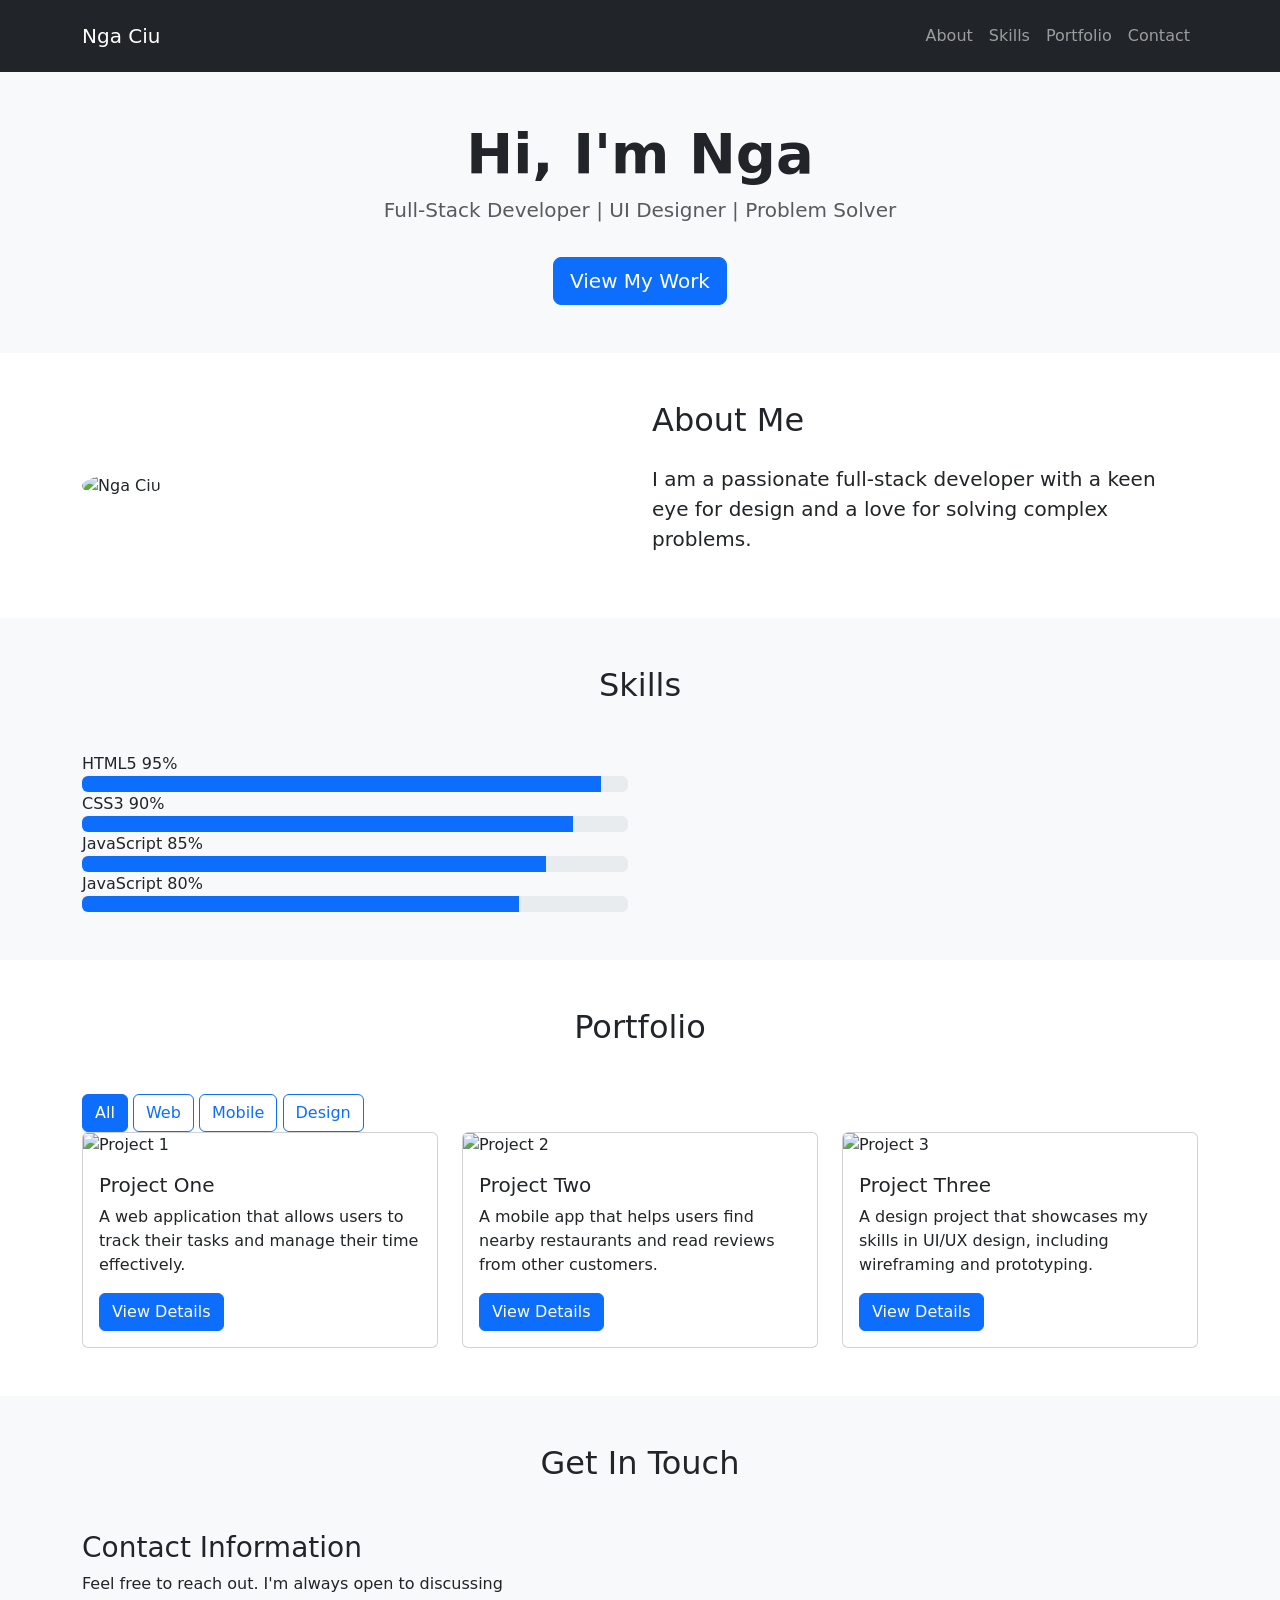
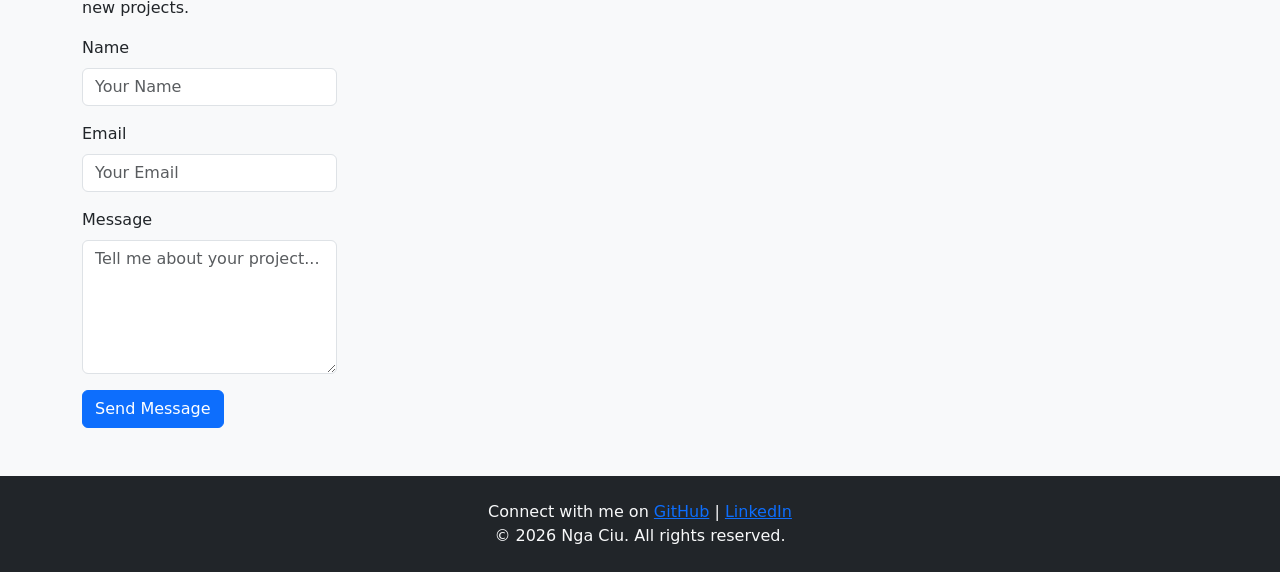
==== session_02_bootsstrap/index.html @ 1e777874 "[REFACTOR] Convert grid to Bootstrap cols" ====
<!DOCTYPE html>
<html lang="en">
<head>
    <meta charset="UTF-8">
    <meta name="viewport" content="width=device-width, initial-scale=1.0">
    <title>My portfolio</title>
    <link
        href="https://cdn.jsdelivr.net/npm/bootstrap@5.3.3/dist/css/bootstrap.min.css"
        rel="stylesheet"
    >
    <link rel="stylesheet" href="blog.css"> 
    <link rel="stylesheet" href="comments.css"> 
    <link rel="stylesheet" href="custom-theme.css"> 
</head>
<body>
    <header class="navbar navbar-expand-lg navbar-dark bg-dark py-3">
        <div class="container">
            <a class="navbar-brand" href="#">Nga Ciu</a>
            <button class="navbar-toggler" type="button" data-bs-toggle="collapse" data-bs-target="#navbarNav" aria-controls="navbarNav" aria-expanded="false" aria-label="Toggle navigation">
                <span class="navbar-toggler-icon"></span>
            </button>
            <div class="collapse navbar-collapse" id="navbarNav">
                <ul class="navbar-nav ms-auto">
                    <li class="nav-item">
                        <a class="nav-link" href="#">About</a>
                    </li>
                    <li class="nav-item">
                        <a class="nav-link" href="#">Skills</a>
                    </li>
                    <li class="nav-item">
                        <a class="nav-link" href="#">Portfolio</a>
                    </li>
                    <li class="nav-item">
                        <a class="nav-link" href="#">Contact</a>
                    </li>
                </ul>
            </div>
        </div>
    </header>

    <section class="hero py-5 text-center bg-light">
        <div class="container text-center">
            <h1 class="display-4 fw-bold">Hi, I'm Nga</h1>
            <p class="lead text-muted">Full-Stack Developer | UI Designer | Problem Solver</p>
            <a href="#portfolio" class="btn btn-primary btn-lg mt-3">View My Work</a>
        </div>
    </section>

    <section id="about" class="about-section py-5">
        <div class="container">
            <div class="row align-items-center">
                <div class="col-md-6">
                    <img src="https://scontent.fhan14-1.fna.fbcdn.net/v/t39.30808-6/687957819_2299119827285369_1764254454843328899_n.jpg?_nc_cat=105&ccb=1-7&_nc_sid=833d8c&_nc_eui2=AeHTEuxv0YPARSRMMkdl5ZSvG3rXkAsmUgIbeteQCyZSAgWEHu-JBmopzn0RpjFkY3WB1XAQetQZW2d7QiUtvEM7&_nc_ohc=ncv0POvY-mQQ7kNvwEhfNrs&_nc_oc=Adp3CQwCNhKZyyPAUeCSnXkk-YQceYnXUVtyFbOQb4c8wgiNDN-HJ0pzJZMkTbz22Us&_nc_zt=23&_nc_ht=scontent.fhan14-1.fna&_nc_gid=O23umuuo44uazqNBUiLG3g&_nc_ss=7b2a8&oh=00_Af4D8rP7sSsK7xi4EwlIhzA_cnbbYfLPp0TSxBa_tNfsFQ&oe=6A0A4F2D" alt="Nga Ciu" class="img-fluid rounded-circle mb-4 mb-md-0">
                </div>
                <div class="col-md-6">
                    <h2 class="mb-4">About Me</h2>
                    <p class="lead">I am a passionate full-stack developer with a keen eye for design and a love for solving complex problems.</p>
                </div>
            </div>
        </div>
    </section>

    <section id="skills" class="skills-section py-5 bg-light">
        <div class="container">
            <h2 class="text-center mb-5">Skills</h2>
            <div class="row g-4">
                <div class="col-12 col-md-6">
                    <div class="skill-item">
                        <div class="skill-info">
                            <span class="skill-name">HTML5</span>
                            <span class="skill-level">95%</span>
                        </div>
                        <div class="progress">
                            <div class="progress-bar" role="progressbar" style="width: 95%;" aria-valuenow="95" aria-valuemin="0" aria-valuemax="100"></div>
                        </div>
                    </div>
                    <div class="skill-item">
                        <div class="skill-info">
                            <span class="skill-name">CSS3</span>
                            <span class="skill-level">90%</span>
                        </div>
                        <div class="progress">
                            <div class="progress-bar" role="progressbar" style="width: 90%;" aria-valuenow="90" aria-valuemin="0" aria-valuemax="100"></div>
                        </div>
                    </div>
                    <div class="skill-item">
                        <div class="skill-info">
                            <span class="skill-name">JavaScript</span>
                            <span class="skill-level">85%</span>
                        </div>
                        <div class="progress">
                            <div class="progress-bar" role="progressbar" style="width: 85%;" aria-valuenow="85" aria-valuemin="0" aria-valuemax="100"></div>
                        </div>
                    </div>
                    <div class="skill-item">
                        <div class="skill-info">
                            <span class="skill-name">JavaScript</span>
                            <span class="skill-level">80%</span>
                        </div>
                        <div class="progress">
                            <div class="progress-bar" role="progressbar" style="width: 80%;" aria-valuenow="80" aria-valuemin="0" aria-valuemax="100"></div>
                        </div>
                    </div>
                </div>
            </div>
        </div>
    </section>

    <section id="portfolio" class="portfolio-section py-5">
        <div class="container">
            <h2 class="text-center mb-5">Portfolio</h2>
            <div class="portfolio-filters">
                <button class="btn btn-outline-primary active" data-filter="*">All</button>
                <button class="btn btn-outline-primary" data-filter=".web">Web</button>
                <button class="btn btn-outline-primary" data-filter=".design">Mobile</button>
                <button class="btn btn-outline-primary" data-filter=".other">Design</button>
            </div>
            <div class="row g-4">
                <div class="col-12 col-md-6 col-lg-4">
                    <div class="card portfolio-item">
                        <img src="https://scontent.fhan14-1.fna.fbcdn.net/v/t39.30808-6/690100341_2301620280368657_8240276176589260826_n.jpg?_nc_cat=105&ccb=1-7&_nc_sid=833d8c&_nc_eui2=AeHPkvxDD_XSTIFYVtK_tReQD6XtAjuPjMEPpe0CO4-MwfW_zo5jm3rmow6ZnxIr3ewoUBuC9kv1ropyoJ6WdAUP&_nc_ohc=L9-i4dqksfgQ7kNvwGFFEp_&_nc_oc=AdqZ1Q9ZayVK7F-oWXYfW5RCA3ztx_RY2DGjZLK6-KUdwpdtrsQPLsxRUwB4-sRBSFY&_nc_zt=23&_nc_ht=scontent.fhan14-1.fna&_nc_gid=Nl0Fbp7A-kcMMuyRzg411Q&_nc_ss=7b2a8&oh=00_Af6-Oc5O_o0ikXC4abFLU4DJ0LdyNcwOzD2CBopWOtCgnQ&oe=6A0A74D4" class="card-img-top" alt="Project 1">
                        <div class="card-body">
                            <h5 class="card-title">Project One</h5>
                            <p class="card-text">A web application that allows users to track their tasks and manage their time effectively.</p>
                            <a href="#" class="btn btn-primary">View Details</a>
                        </div>
                    </div>
                </div>
                <div class="col-12 col-md-6 col-lg-4">
                    <div class="card portfolio-item">
                        <img src="https://scontent.fhan14-1.fna.fbcdn.net/v/t39.30808-6/690653633_2301620557035296_7949943771638160851_n.jpg?_nc_cat=101&ccb=1-7&_nc_sid=833d8c&_nc_eui2=AeEmUID1vxd9xDBy3nYNI68UEkKmRgxzircSQqZGDHOKt_eiGxN2G1vhkhg6rdU9FaLn8v5BYBzOEuOkX6n68Yyd&_nc_ohc=kWC9wgcDcsAQ7kNvwFC_G1E&_nc_oc=AdoEb_OpSb3VSRNE57_GPuBDmobBLC2xCgIfs9QeJ8lbbp53h-ebVJ6OQE8An2S9YL4&_nc_zt=23&_nc_ht=scontent.fhan14-1.fna&_nc_gid=coF3RZPdhibHsKf_L63rtw&_nc_ss=7b2a8&oh=00_Af7XzjJQ-49k4-3s-l4GQLiSSXcOtm_YxHaJsP0mdO96rw&oe=6A0A5C10" class="card-img-top" alt="Project 2">
                        <div class="card-body">
                            <h5 class="card-title">Project Two</h5>
                            <p class="card-text">A mobile app that helps users find nearby restaurants and read reviews from other customers.</p>
                            <a href="#" class="btn btn-primary">View Details</a>
                        </div>
                    </div>
                </div>
                <div class="col-12 col-md-6 col-lg-4">
                    <div class="card portfolio-item">
                        <img src="https://scontent.fhan14-3.fna.fbcdn.net/v/t39.30808-6/672689408_2286421685221850_7100752781151670953_n.jpg?_nc_cat=110&ccb=1-7&_nc_sid=833d8c&_nc_eui2=AeEYBu85rujDMSRcmFCEZ5lv2Gu7WVD613_Ya7tZUPrXf_spzLWzj2yg69aPR9fBSr7G7CIbhepZDacmU-2_ac6U&_nc_ohc=Y0MQEWsNnDYQ7kNvwEYMW10&_nc_oc=Adrl7-l7-mOdzKktHvckQjHK0VP4fCEUUF5c8l3KNO_8VVP0Ev3Qv_ZEo4f78rMls1g&_nc_zt=23&_nc_ht=scontent.fhan14-3.fna&_nc_gid=AcWvLq2EM_ckwQhqZdl6ng&_nc_ss=7b2a8&oh=00_Af4ll1ryrnYkVh1AEznCMgwdmwamGx_gsZdcSsuEGxO3GA&oe=6A0A4924" class="card-img-top" alt="Project 3">
                        <div class="card-body">
                            <h5 class="card-title">Project Three</h5>
                            <p class="card-text">A design project that showcases my skills in UI/UX design, including wireframing and prototyping.</p>
                            <a href="#" class="btn btn-primary">View Details</a>
                        </div>  
                    </div>
                </div>
            </div>
        </div>
    </section>

    <section id="contact" class="contact-section py-5 bg-light">
        <div class="container">
            <h2 class="text-center mb-5">Get In Touch</h2>
            <div class="row g-5">
                <div class="col-12 col-lg-5">
                    <h3>Contact Information</h3>
                    <p>Feel free to reach out. I'm always open to discussing new projects.</p>
                    <div class="col-12 col-lg-7">
                        <form class="contact-form">
                            <div class="mb-3">
                                <label for="name" class="form-label">Name</label>
                                <input type="text" class="form-control" id="name" placeholder="Your Name">
                            </div>
                            <div class="mb-3">
                                <label for="email" class="form-label">Email</label>
                                <input type="email" class="form-control" id="email" placeholder="Your Email">
                            </div>
                            <div class="mb-3">
                                <label for="message" class="form-label">Message</label>
                                <textarea class="form-control" id="message" rows="5" placeholder="Tell me about your project..."></textarea>
                            </div>
                            <button type="submit" class="btn btn-primary">Send Message</button>
                        </form>
                    </div>
                </div>
            </div>
        </div>
    </section>

    <footer class="bg-dark text-light py-4">
        <div class="container text-center">
            <p class="mb-0">Connect with me on 
                <a href="#" class="social-link" aria-label="GitHub">GitHub</a> | 
                <a href="#" class="social-link" aria-label="LinkedIn">LinkedIn</a></p>
        </div>
        <div class="container text-center">
            <p class="mb-0">&copy; 2026 Nga Ciu. All rights reserved.</p>
        </div>
    </footer>

</body>
</html>
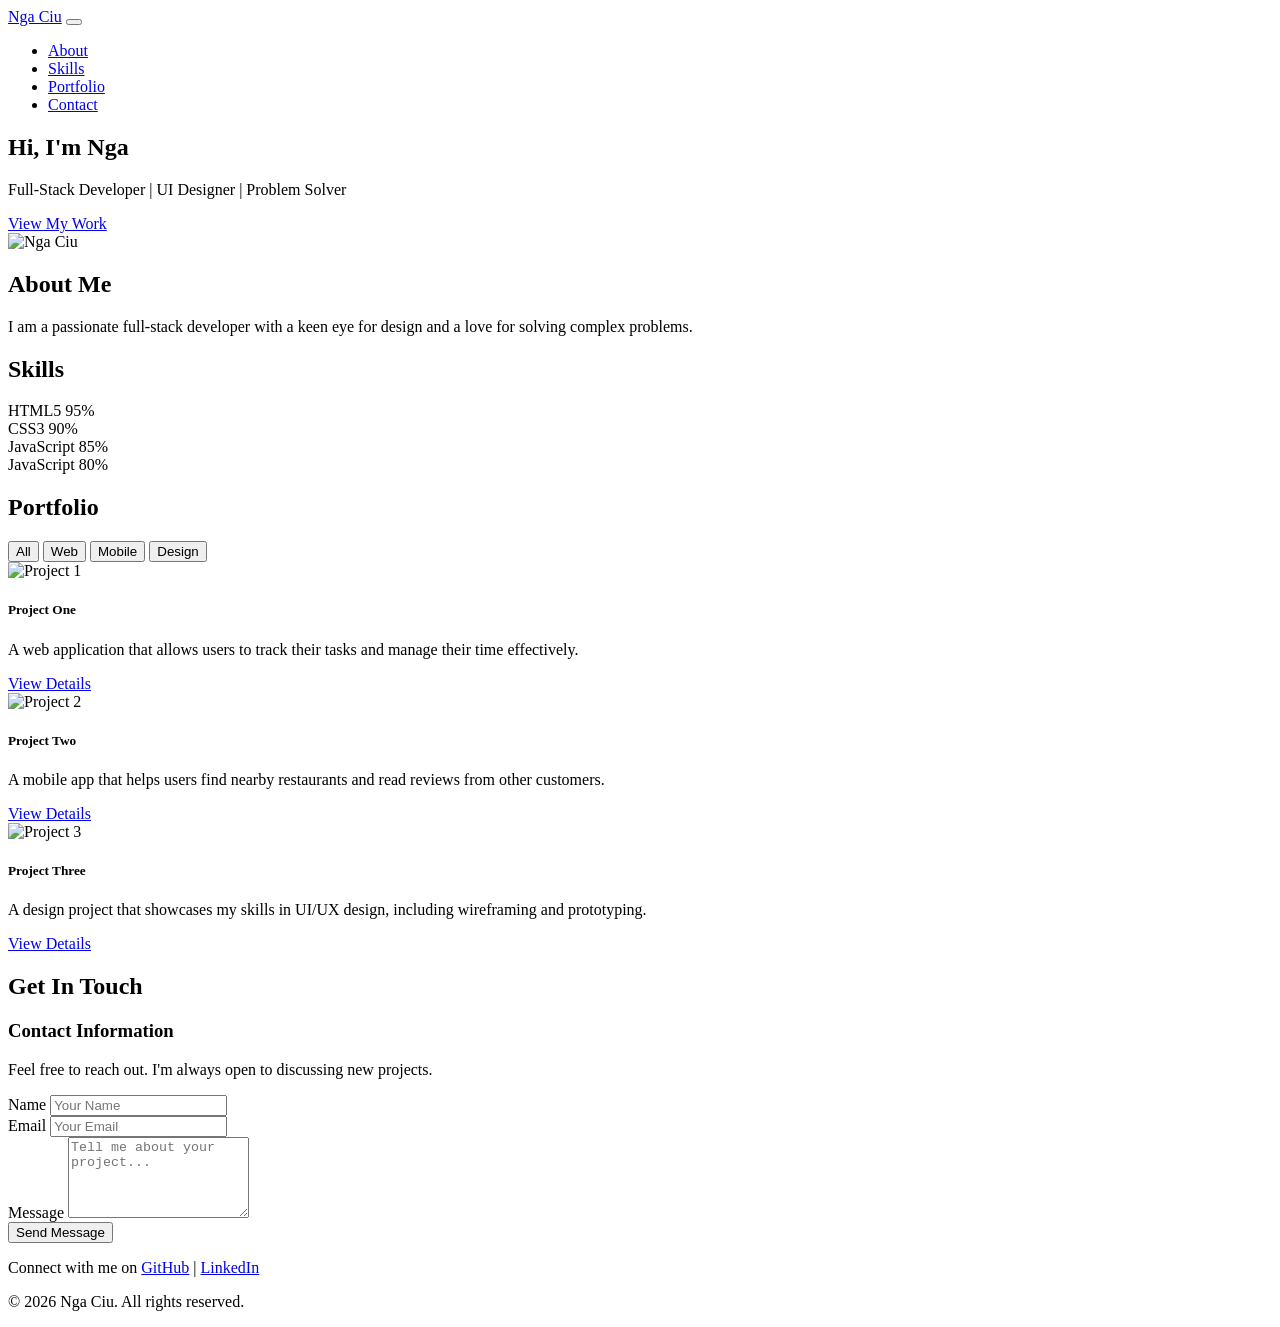
==== commit b4eba122: "[STYLE] Apply Bootstrap typography utilities" ====
--- a/session_02_bootsstrap/index.html
+++ b/session_02_bootsstrap/index.html
@@ -4,13 +4,6 @@
     <meta charset="UTF-8">
     <meta name="viewport" content="width=device-width, initial-scale=1.0">
     <title>My portfolio</title>
-    <link
-        href="https://cdn.jsdelivr.net/npm/bootstrap@5.3.3/dist/css/bootstrap.min.css"
-        rel="stylesheet"
-    >
-    <link rel="stylesheet" href="blog.css"> 
-    <link rel="stylesheet" href="comments.css"> 
-    <link rel="stylesheet" href="custom-theme.css"> 
 </head>
 <body>
     <header class="navbar navbar-expand-lg navbar-dark bg-dark py-3">
@@ -189,6 +182,5 @@
             <p class="mb-0">&copy; 2026 Nga Ciu. All rights reserved.</p>
         </div>
     </footer>
-
 </body>
 </html>
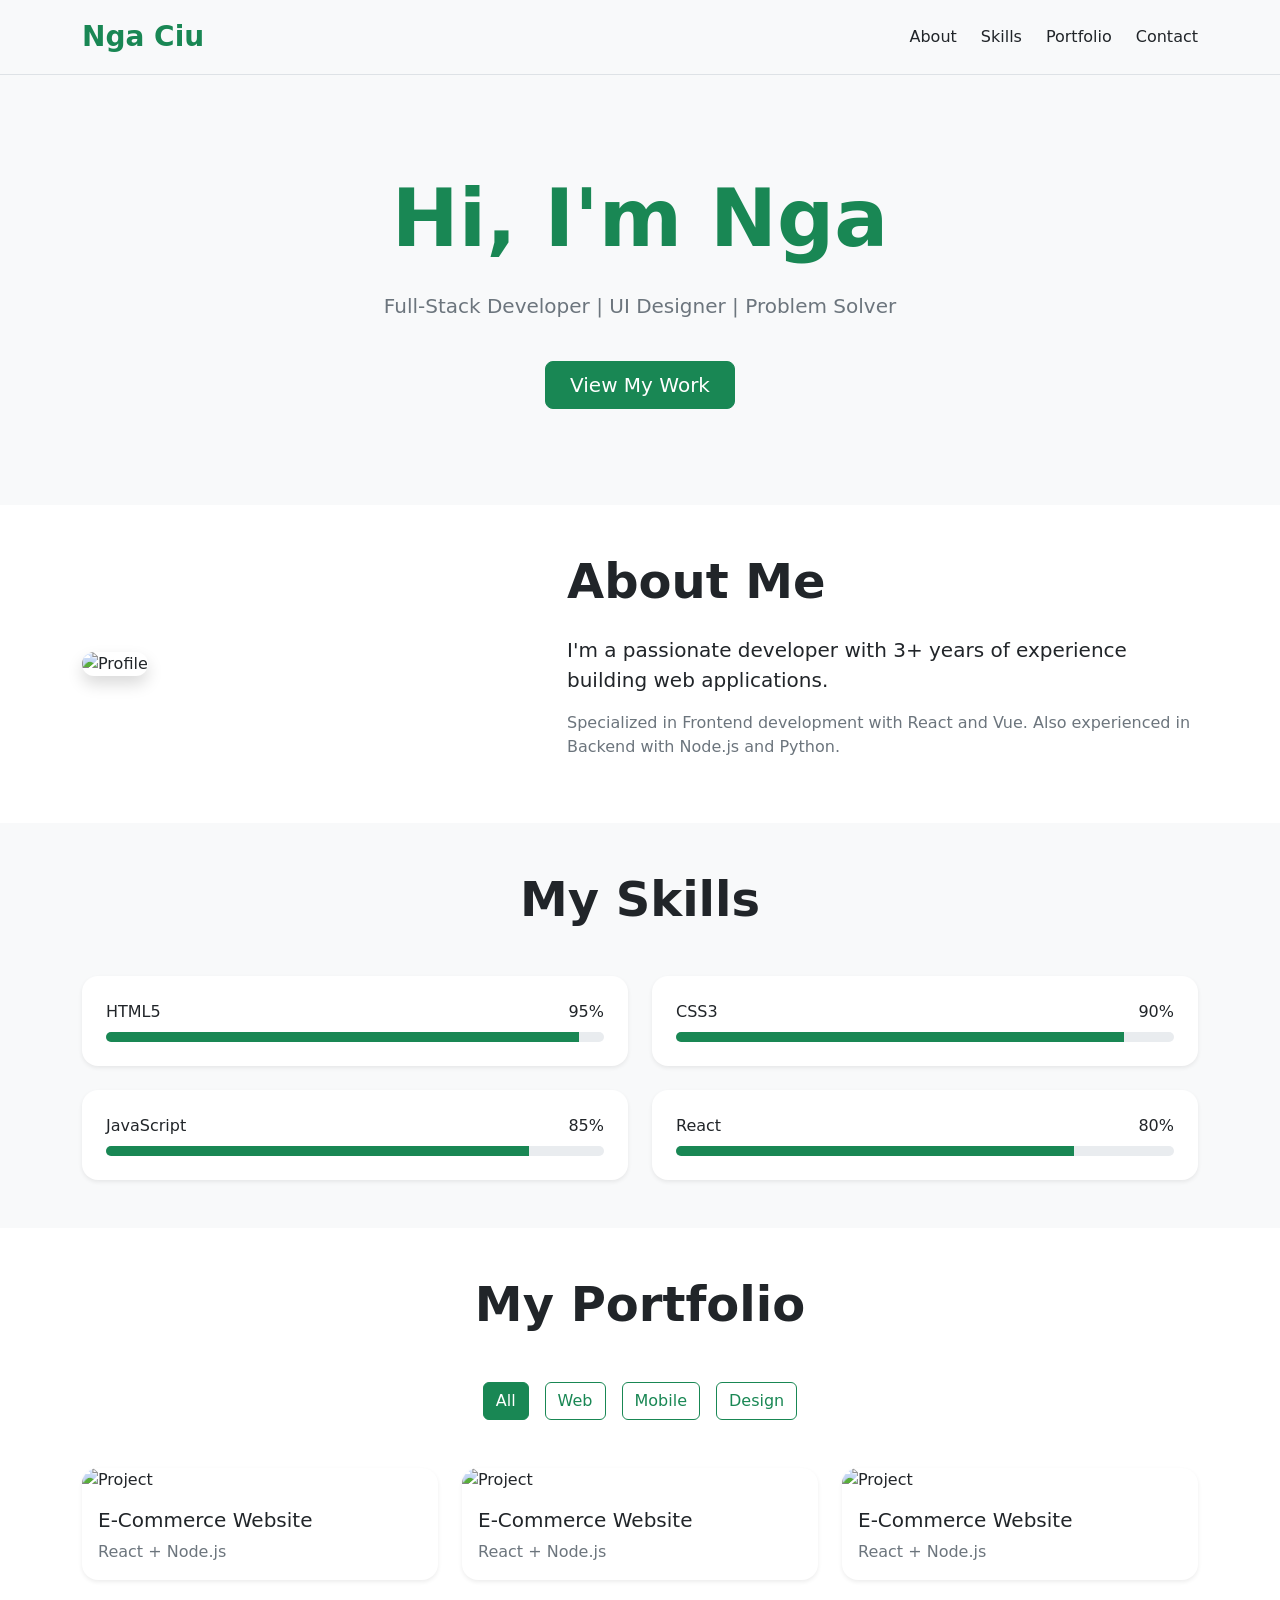
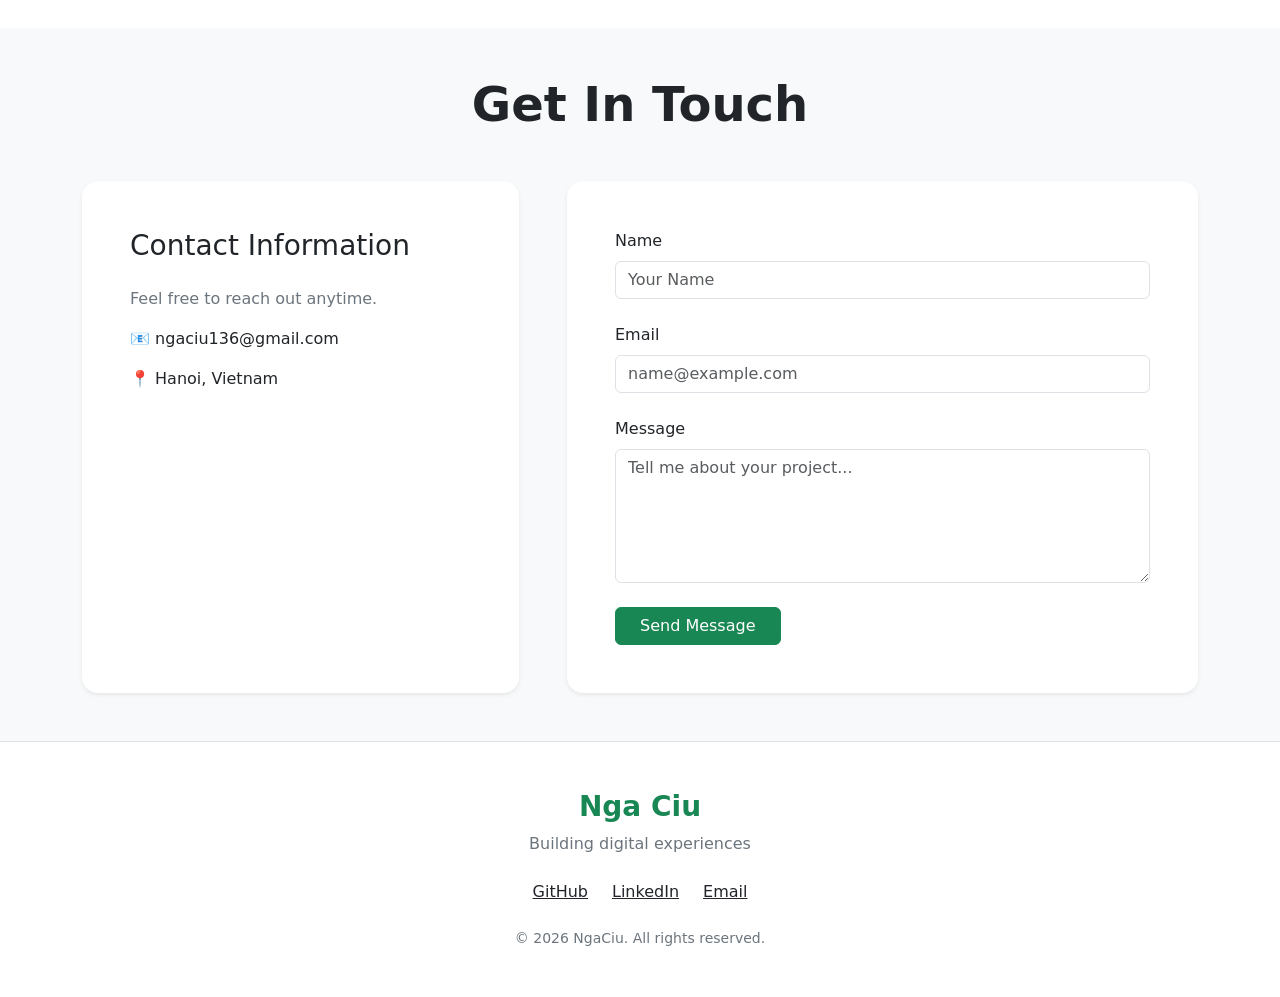
==== commit d302f945: "[REFACTOR] Convert grid to Bootstrap cols" ====
--- a/session_02_bootsstrap/index.html
+++ b/session_02_bootsstrap/index.html
@@ -4,182 +4,243 @@
     <meta charset="UTF-8">
     <meta name="viewport" content="width=device-width, initial-scale=1.0">
     <title>My portfolio</title>
+    <link
+        href="https://cdn.jsdelivr.net/npm/bootstrap@5.3.7/dist/css/bootstrap.min.css"
+        rel="stylesheet"
+        />
+    <link rel="stylesheet" href="css/custom-theme.css">
 </head>
 <body>
-    <header class="navbar navbar-expand-lg navbar-dark bg-dark py-3">
-        <div class="container">
-            <a class="navbar-brand" href="#">Nga Ciu</a>
-            <button class="navbar-toggler" type="button" data-bs-toggle="collapse" data-bs-target="#navbarNav" aria-controls="navbarNav" aria-expanded="false" aria-label="Toggle navigation">
-                <span class="navbar-toggler-icon"></span>
-            </button>
-            <div class="collapse navbar-collapse" id="navbarNav">
-                <ul class="navbar-nav ms-auto">
-                    <li class="nav-item">
-                        <a class="nav-link" href="#">About</a>
-                    </li>
-                    <li class="nav-item">
-                        <a class="nav-link" href="#">Skills</a>
-                    </li>
-                    <li class="nav-item">
-                        <a class="nav-link" href="#">Portfolio</a>
-                    </li>
-                    <li class="nav-item">
-                        <a class="nav-link" href="#">Contact</a>
-                    </li>
-                </ul>
+    <header class="border-bottom bg-light sticky-top">
+        <div class="container">
+            <div class="d-flex justify-content-between align-items-center py-3">
+                <div class="fs-3 fw-bold text-success">Nga Ciu</div>
+
+                <nav class="d-flex gap-4">
+                    <a href="#about" class="text-decoration-none text-dark">About</a>
+                    <a href="#skills" class="text-decoration-none text-dark">Skills</a>
+                    <a href="#portfolio" class="text-decoration-none text-dark">Portfolio</a>
+                    <a href="#contact" class="text-decoration-none text-dark">Contact</a>
+                </nav>
             </div>
         </div>
     </header>
 
-    <section class="hero py-5 text-center bg-light">
-        <div class="container text-center">
-            <h1 class="display-4 fw-bold">Hi, I'm Nga</h1>
-            <p class="lead text-muted">Full-Stack Developer | UI Designer | Problem Solver</p>
-            <a href="#portfolio" class="btn btn-primary btn-lg mt-3">View My Work</a>
-        </div>
-    </section>
-
-    <section id="about" class="about-section py-5">
-        <div class="container">
-            <div class="row align-items-center">
-                <div class="col-md-6">
-                    <img src="https://scontent.fhan14-1.fna.fbcdn.net/v/t39.30808-6/687957819_2299119827285369_1764254454843328899_n.jpg?_nc_cat=105&ccb=1-7&_nc_sid=833d8c&_nc_eui2=AeHTEuxv0YPARSRMMkdl5ZSvG3rXkAsmUgIbeteQCyZSAgWEHu-JBmopzn0RpjFkY3WB1XAQetQZW2d7QiUtvEM7&_nc_ohc=ncv0POvY-mQQ7kNvwEhfNrs&_nc_oc=Adp3CQwCNhKZyyPAUeCSnXkk-YQceYnXUVtyFbOQb4c8wgiNDN-HJ0pzJZMkTbz22Us&_nc_zt=23&_nc_ht=scontent.fhan14-1.fna&_nc_gid=O23umuuo44uazqNBUiLG3g&_nc_ss=7b2a8&oh=00_Af4D8rP7sSsK7xi4EwlIhzA_cnbbYfLPp0TSxBa_tNfsFQ&oe=6A0A4F2D" alt="Nga Ciu" class="img-fluid rounded-circle mb-4 mb-md-0">
-                </div>
-                <div class="col-md-6">
-                    <h2 class="mb-4">About Me</h2>
-                    <p class="lead">I am a passionate full-stack developer with a keen eye for design and a love for solving complex problems.</p>
-                </div>
-            </div>
-        </div>
-    </section>
-
-    <section id="skills" class="skills-section py-5 bg-light">
-        <div class="container">
-            <h2 class="text-center mb-5">Skills</h2>
+    <section class="py-5 text-center bg-body-tertiary">
+        <div class="container py-5">
+            <h1 class="display-1 fw-semibold text-success">Hi, I'm Nga</h1>
+
+            <p class="lead text-secondary mt-4">Full-Stack Developer | UI Designer | Problem Solver</p>
+
+            <a href="#portfolio" class="btn btn-success btn-lg mt-4 px-4">View My Work</a>
+        </div>
+    </section>
+
+    <section id="about" class="py-5">
+        <div class="container">
+            <div class="row align-items-center g-5">
+                <div class="col-lg-5">
+                    <img
+                        src="https://scontent.fhan14-1.fna.fbcdn.net/v/t39.30808-6/687957819_2299119827285369_1764254454843328899_n.jpg?_nc_cat=105&ccb=1-7&_nc_sid=833d8c&_nc_eui2=AeHTEuxv0YPARSRMMkdl5ZSvG3rXkAsmUgIbeteQCyZSAgWEHu-JBmopzn0RpjFkY3WB1XAQetQZW2d7QiUtvEM7&_nc_ohc=o_FnD0U90xkQ7kNvwE-xgjE&_nc_oc=AdqJPWNqg76EZeX4m8z58OMtsR-jECbf8GChRDOTKgfqEzYvGU-xOGha0CMD5SCnkiA&_nc_zt=23&_nc_ht=scontent.fhan14-1.fna&_nc_gid=-PUwfDWbId8sHKa4_8VVTQ&_nc_ss=7b2a8&oh=00_Af7-HCTJ_fNI7P9GlrMbPzuEmAIVNXGF8aHRvsSA0Xg2XQ&oe=6A0CF22D"
+                        alt="Profile"
+                        class="img-fluid rounded-4 shadow"
+                    >
+                </div>
+
+                <div class="col-lg-7">
+                    <h2 class="display-5 fw-semibold mb-4">
+                        About Me
+                    </h2>
+                    <p class="lead">
+                        I'm a passionate developer with 3+ years of experience building web applications.
+                    </p>
+                    <p class="text-secondary">
+                        Specialized in Frontend development with React and Vue.
+                        Also experienced in Backend with Node.js and Python.
+                    </p>
+                </div>
+            </div>
+        </div>
+    </section>
+
+    <section id="skills" class="py-5 bg-light">
+        <div class="container">
+            <div class="text-center mb-5">
+                <h2 class="display-5 fw-semibold">
+                    My Skills
+                </h2>
+            </div>
+
             <div class="row g-4">
-                <div class="col-12 col-md-6">
-                    <div class="skill-item">
-                        <div class="skill-info">
-                            <span class="skill-name">HTML5</span>
-                            <span class="skill-level">95%</span>
-                        </div>
-                        <div class="progress">
-                            <div class="progress-bar" role="progressbar" style="width: 95%;" aria-valuenow="95" aria-valuemin="0" aria-valuemax="100"></div>
-                        </div>
-                    </div>
-                    <div class="skill-item">
-                        <div class="skill-info">
-                            <span class="skill-name">CSS3</span>
-                            <span class="skill-level">90%</span>
-                        </div>
-                        <div class="progress">
-                            <div class="progress-bar" role="progressbar" style="width: 90%;" aria-valuenow="90" aria-valuemin="0" aria-valuemax="100"></div>
-                        </div>
-                    </div>
-                    <div class="skill-item">
-                        <div class="skill-info">
-                            <span class="skill-name">JavaScript</span>
-                            <span class="skill-level">85%</span>
-                        </div>
-                        <div class="progress">
-                            <div class="progress-bar" role="progressbar" style="width: 85%;" aria-valuenow="85" aria-valuemin="0" aria-valuemax="100"></div>
-                        </div>
-                    </div>
-                    <div class="skill-item">
-                        <div class="skill-info">
-                            <span class="skill-name">JavaScript</span>
-                            <span class="skill-level">80%</span>
-                        </div>
-                        <div class="progress">
-                            <div class="progress-bar" role="progressbar" style="width: 80%;" aria-valuenow="80" aria-valuemin="0" aria-valuemax="100"></div>
-                        </div>
-                    </div>
-                </div>
-            </div>
-        </div>
-    </section>
-
-    <section id="portfolio" class="portfolio-section py-5">
-        <div class="container">
-            <h2 class="text-center mb-5">Portfolio</h2>
-            <div class="portfolio-filters">
-                <button class="btn btn-outline-primary active" data-filter="*">All</button>
-                <button class="btn btn-outline-primary" data-filter=".web">Web</button>
-                <button class="btn btn-outline-primary" data-filter=".design">Mobile</button>
-                <button class="btn btn-outline-primary" data-filter=".other">Design</button>
-            </div>
+                <div class="col-md-6">
+                    <div class="p-4 bg-white rounded-4 shadow-sm">
+                        <div class="d-flex justify-content-between mb-2">
+                            <span>HTML5</span>
+                            <span>95%</span>
+                        </div>
+                        <div class="progress" style="height: 10px;">
+                            <div class="progress-bar bg-success"
+                                style="width:95%">
+                            </div>
+                        </div>
+                    </div>
+                </div>
+
+                <div class="col-md-6">
+                    <div class="p-4 bg-white rounded-4 shadow-sm">
+                        <div class="d-flex justify-content-between mb-2">
+                            <span>CSS3</span>
+                            <span>90%</span>
+                        </div>
+                        <div class="progress" style="height: 10px;">
+                            <div class="progress-bar bg-success"
+                                style="width:90%">
+                            </div>
+                        </div>
+                    </div>
+                </div>
+
+                <div class="col-md-6">
+                    <div class="p-4 bg-white rounded-4 shadow-sm">
+                        <div class="d-flex justify-content-between mb-2">
+                            <span>JavaScript</span>
+                            <span>85%</span>
+                        </div>
+                        <div class="progress" style="height: 10px;">
+                            <div class="progress-bar bg-success"
+                                style="width:85%">
+                            </div>
+                        </div>
+                    </div>
+                </div>
+
+                <div class="col-md-6">
+                    <div class="p-4 bg-white rounded-4 shadow-sm">
+                        <div class="d-flex justify-content-between mb-2">
+                            <span>React</span>
+                            <span>80%</span>
+                        </div>
+                        <div class="progress" style="height: 10px;">
+                            <div class="progress-bar bg-success"
+                                style="width:80%">
+                            </div>
+                        </div>
+                    </div>
+                </div>
+                
+            </div>
+        </div>
+    </section>
+
+    <section id="portfolio" class="py-5">
+        <div class="container">
+
+            <div class="text-center mb-5">
+                <h2 class="display-5 fw-semibold">My Portfolio</h2>
+            </div>
+
+            <div class="d-flex justify-content-center gap-3 mb-5 flex-wrap">
+                <button class="btn btn-success">All</button>
+                <button class="btn btn-outline-success">Web</button>
+                <button class="btn btn-outline-success">Mobile</button>
+                <button class="btn btn-outline-success">Design</button>
+            </div>
+
             <div class="row g-4">
-                <div class="col-12 col-md-6 col-lg-4">
-                    <div class="card portfolio-item">
-                        <img src="https://scontent.fhan14-1.fna.fbcdn.net/v/t39.30808-6/690100341_2301620280368657_8240276176589260826_n.jpg?_nc_cat=105&ccb=1-7&_nc_sid=833d8c&_nc_eui2=AeHPkvxDD_XSTIFYVtK_tReQD6XtAjuPjMEPpe0CO4-MwfW_zo5jm3rmow6ZnxIr3ewoUBuC9kv1ropyoJ6WdAUP&_nc_ohc=L9-i4dqksfgQ7kNvwGFFEp_&_nc_oc=AdqZ1Q9ZayVK7F-oWXYfW5RCA3ztx_RY2DGjZLK6-KUdwpdtrsQPLsxRUwB4-sRBSFY&_nc_zt=23&_nc_ht=scontent.fhan14-1.fna&_nc_gid=Nl0Fbp7A-kcMMuyRzg411Q&_nc_ss=7b2a8&oh=00_Af6-Oc5O_o0ikXC4abFLU4DJ0LdyNcwOzD2CBopWOtCgnQ&oe=6A0A74D4" class="card-img-top" alt="Project 1">
+                <div class="col-md-6 col-lg-4">
+                    <div class="card border-0 shadow-sm rounded-4 overflow-hidden h-100">
+                        <img src="https://scontent.fhan14-1.fna.fbcdn.net/v/t39.30808-6/690100341_2301620280368657_8240276176589260826_n.jpg?_nc_cat=105&ccb=1-7&_nc_sid=833d8c&_nc_eui2=AeHPkvxDD_XSTIFYVtK_tReQD6XtAjuPjMEPpe0CO4-MwfW_zo5jm3rmow6ZnxIr3ewoUBuC9kv1ropyoJ6WdAUP&_nc_ohc=TO3uf_mOM_AQ7kNvwHtpfDN&_nc_oc=Adq7tQ0AMOAiYpcuDrr7yFQr3LzX1MRnKMIh2Mye9OVpbaNzivmH5lpKTT-8KvdnIsU&_nc_zt=23&_nc_ht=scontent.fhan14-1.fna&_nc_gid=-PUwfDWbId8sHKa4_8VVTQ&_nc_ss=7b2a8&oh=00_Af47duFz3H02PGI4d5-uEUoYQuWxeNjLBju0hn8aFxyWWg&oe=6A0D17D4" class="card-img-top" alt="Project">
                         <div class="card-body">
-                            <h5 class="card-title">Project One</h5>
-                            <p class="card-text">A web application that allows users to track their tasks and manage their time effectively.</p>
-                            <a href="#" class="btn btn-primary">View Details</a>
-                        </div>
-                    </div>
-                </div>
-                <div class="col-12 col-md-6 col-lg-4">
-                    <div class="card portfolio-item">
-                        <img src="https://scontent.fhan14-1.fna.fbcdn.net/v/t39.30808-6/690653633_2301620557035296_7949943771638160851_n.jpg?_nc_cat=101&ccb=1-7&_nc_sid=833d8c&_nc_eui2=AeEmUID1vxd9xDBy3nYNI68UEkKmRgxzircSQqZGDHOKt_eiGxN2G1vhkhg6rdU9FaLn8v5BYBzOEuOkX6n68Yyd&_nc_ohc=kWC9wgcDcsAQ7kNvwFC_G1E&_nc_oc=AdoEb_OpSb3VSRNE57_GPuBDmobBLC2xCgIfs9QeJ8lbbp53h-ebVJ6OQE8An2S9YL4&_nc_zt=23&_nc_ht=scontent.fhan14-1.fna&_nc_gid=coF3RZPdhibHsKf_L63rtw&_nc_ss=7b2a8&oh=00_Af7XzjJQ-49k4-3s-l4GQLiSSXcOtm_YxHaJsP0mdO96rw&oe=6A0A5C10" class="card-img-top" alt="Project 2">
+                            <h5 class="card-title">
+                                E-Commerce Website
+                            </h5>
+                            <p class="card-text text-secondary">
+                                React + Node.js
+                            </p>
+                        </div>
+                    </div>
+                </div>
+                <div class="col-md-6 col-lg-4">
+                    <div class="card border-0 shadow-sm rounded-4 overflow-hidden h-100">
+                        <img src="https://scontent.fhan14-1.fna.fbcdn.net/v/t39.30808-6/690653633_2301620557035296_7949943771638160851_n.jpg?_nc_cat=101&ccb=1-7&_nc_sid=833d8c&_nc_eui2=AeEmUID1vxd9xDBy3nYNI68UEkKmRgxzircSQqZGDHOKt_eiGxN2G1vhkhg6rdU9FaLn8v5BYBzOEuOkX6n68Yyd&_nc_ohc=7y1jhiK0s7gQ7kNvwE8xP5k&_nc_oc=AdpUq1zltSb_MGeBm_Av8jT0Z-QsefCWYFoD6jkuHRI0DTRyDY0xf8CG2Rui1M632VI&_nc_zt=23&_nc_ht=scontent.fhan14-1.fna&_nc_gid=XR7xD-Xp6p9B4Dm0MNmEmw&_nc_ss=7b2a8&oh=00_Af76JF7lUtjzvNd5CuLQNljGiLLxlr4VE2tYZKJLnIW1sw&oe=6A0CFF10" class="card-img-top" alt="Project">
                         <div class="card-body">
-                            <h5 class="card-title">Project Two</h5>
-                            <p class="card-text">A mobile app that helps users find nearby restaurants and read reviews from other customers.</p>
-                            <a href="#" class="btn btn-primary">View Details</a>
-                        </div>
-                    </div>
-                </div>
-                <div class="col-12 col-md-6 col-lg-4">
-                    <div class="card portfolio-item">
-                        <img src="https://scontent.fhan14-3.fna.fbcdn.net/v/t39.30808-6/672689408_2286421685221850_7100752781151670953_n.jpg?_nc_cat=110&ccb=1-7&_nc_sid=833d8c&_nc_eui2=AeEYBu85rujDMSRcmFCEZ5lv2Gu7WVD613_Ya7tZUPrXf_spzLWzj2yg69aPR9fBSr7G7CIbhepZDacmU-2_ac6U&_nc_ohc=Y0MQEWsNnDYQ7kNvwEYMW10&_nc_oc=Adrl7-l7-mOdzKktHvckQjHK0VP4fCEUUF5c8l3KNO_8VVP0Ev3Qv_ZEo4f78rMls1g&_nc_zt=23&_nc_ht=scontent.fhan14-3.fna&_nc_gid=AcWvLq2EM_ckwQhqZdl6ng&_nc_ss=7b2a8&oh=00_Af4ll1ryrnYkVh1AEznCMgwdmwamGx_gsZdcSsuEGxO3GA&oe=6A0A4924" class="card-img-top" alt="Project 3">
+                            <h5 class="card-title">
+                                E-Commerce Website
+                            </h5>
+                            <p class="card-text text-secondary">
+                                React + Node.js
+                            </p>
+                        </div>
+                    </div>
+                </div>
+                <div class="col-md-6 col-lg-4">
+                    <div class="card border-0 shadow-sm rounded-4 overflow-hidden h-100">
+                        <img src="https://scontent.fhan14-3.fna.fbcdn.net/v/t39.30808-6/672689408_2286421685221850_7100752781151670953_n.jpg?stp=dst-jpg_s1080x2048_tt6&_nc_cat=110&ccb=1-7&_nc_sid=833d8c&_nc_eui2=AeEYBu85rujDMSRcmFCEZ5lv2Gu7WVD613_Ya7tZUPrXf_spzLWzj2yg69aPR9fBSr7G7CIbhepZDacmU-2_ac6U&_nc_ohc=IcBgKJFl5PcQ7kNvwFH4CDn&_nc_oc=AdrNxgiVVu2KB3waFmhagzu9o8tK8UVN_xJKLbIbakTNmEIT-KEsnshbqCMLjpp9u2k&_nc_zt=23&_nc_ht=scontent.fhan14-3.fna&_nc_gid=-PUwfDWbId8sHKa4_8VVTQ&_nc_ss=7b2a8&oh=00_Af6qoJxM50WuGml3qWPx1SyR8KiS8WO_1d9jD77ISkiBrg&oe=6A0D2464" class="card-img-top" alt="Project">
                         <div class="card-body">
-                            <h5 class="card-title">Project Three</h5>
-                            <p class="card-text">A design project that showcases my skills in UI/UX design, including wireframing and prototyping.</p>
-                            <a href="#" class="btn btn-primary">View Details</a>
-                        </div>  
-                    </div>
-                </div>
-            </div>
-        </div>
-    </section>
-
-    <section id="contact" class="contact-section py-5 bg-light">
-        <div class="container">
-            <h2 class="text-center mb-5">Get In Touch</h2>
+                            <h5 class="card-title">
+                                E-Commerce Website
+                            </h5>
+                            <p class="card-text text-secondary">
+                                React + Node.js
+                            </p>
+                        </div>
+                    </div>
+                </div>
+            </div>
+        </div>
+    </section>
+
+    <section id="contact" class="py-5 bg-light">
+        <div class="container">
+            <div class="text-center mb-5">
+                <h2 class="display-5 fw-semibold">Get In Touch</h2>
+            </div>
+
             <div class="row g-5">
-                <div class="col-12 col-lg-5">
-                    <h3>Contact Information</h3>
-                    <p>Feel free to reach out. I'm always open to discussing new projects.</p>
-                    <div class="col-12 col-lg-7">
-                        <form class="contact-form">
-                            <div class="mb-3">
-                                <label for="name" class="form-label">Name</label>
-                                <input type="text" class="form-control" id="name" placeholder="Your Name">
-                            </div>
-                            <div class="mb-3">
-                                <label for="email" class="form-label">Email</label>
-                                <input type="email" class="form-control" id="email" placeholder="Your Email">
-                            </div>
-                            <div class="mb-3">
-                                <label for="message" class="form-label">Message</label>
-                                <textarea class="form-control" id="message" rows="5" placeholder="Tell me about your project..."></textarea>
-                            </div>
-                            <button type="submit" class="btn btn-primary">Send Message</button>
-                        </form>
-                    </div>
-                </div>
-            </div>
-        </div>
-    </section>
-
-    <footer class="bg-dark text-light py-4">
-        <div class="container text-center">
-            <p class="mb-0">Connect with me on 
-                <a href="#" class="social-link" aria-label="GitHub">GitHub</a> | 
-                <a href="#" class="social-link" aria-label="LinkedIn">LinkedIn</a></p>
-        </div>
-        <div class="container text-center">
-            <p class="mb-0">&copy; 2026 Nga Ciu. All rights reserved.</p>
+                <div class="col-lg-5">
+                    <div class="bg-white p-5 rounded-4 shadow-sm h-100">
+                        <h3 class="mb-4">Contact Information</h3>
+                        <p class="text-secondary">Feel free to reach out anytime.</p>
+                        <div class="mb-3">📧 ngaciu136@gmail.com</div>
+                        <div>📍 Hanoi, Vietnam</div>
+                    </div>
+                </div>
+
+                <div class="col-lg-7">
+                    <form class="bg-white p-5 rounded-4 shadow-sm">
+                        <div class="mb-4">
+                            <label class="form-label">Name</label>
+                            <input type="text" class="form-control" placeholder="Your Name">
+                        </div>
+
+                        <div class="mb-4">
+                            <label class="form-label">Email</label>
+                            <input type="email" class="form-control" placeholder="name@example.com">
+                        </div>
+
+                        <div class="mb-4"><label class="form-label">Message</label>
+                            <textarea rows="5" class="form-control" placeholder="Tell me about your project..."></textarea>
+                        </div>
+
+                        <button class="btn btn-success px-4">Send Message</button>
+                    </form>
+                </div>
+            </div>
+        </div>
+    </section>
+
+    <footer class="py-5 text-center border-top">
+        <div class="container">
+            <h3 class="fw-semibold text-success">Nga Ciu</h3>
+            <p class="text-secondary">Building digital experiences</p>
+            <div class="d-flex justify-content-center gap-4 my-4">
+                <a href="#" class="text-dark">GitHub</a>
+                <a href="#" class="text-dark">LinkedIn</a>
+                <a href="#" class="text-dark">Email</a>
+            </div>
+            <p class="small text-secondary mb-0">
+                © 2026 NgaCiu. All rights reserved.
+            </p>
         </div>
     </footer>
 </body>
